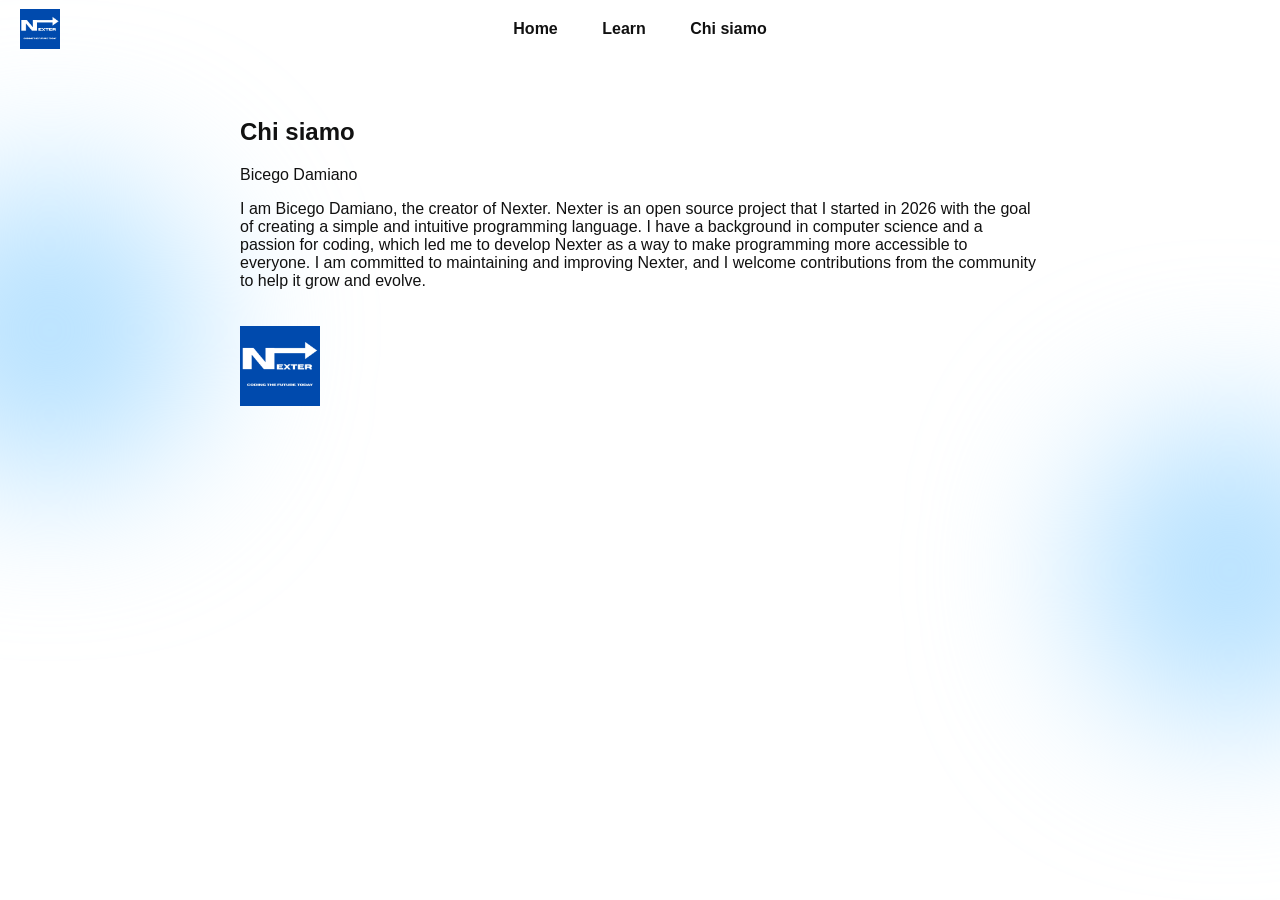
==== about.html @ a660677a "New site" ====
<!DOCTYPE html>
<html>
<head>
    <title>Chi siamo</title>
    <link rel="stylesheet" href="css/style.css">
</head>
<body>

<div class="blob left"></div>
<div class="blob right"></div>

<header>
    <img src="assets/logo.png" class="logo">

    <nav>
        <a href="index.html">Home</a>
        <a href="learn.html">Learn</a>
        <a href="about.html">Chi siamo</a>
    </nav>
</header>

<section class="content">
    <h1>Chi siamo</h1>

    <p>
        Bicego Damiano
    </p>

    <p>
        I am Bicego Damiano, the creator of Nexter. Nexter is an open source project that I started in 2026 with the goal of creating a simple and intuitive programming language. I have a background in computer science and a passion for coding, which led me to develop Nexter as a way to make programming more accessible to everyone. I am committed to maintaining and improving Nexter, and I welcome contributions from the community to help it grow and evolve.
    </p>

    <img src="assets/logo.png" class="logo-about">

</section>

</body>
</html>
---- css/style.css ----
body {
    margin: 0;
    font-family: Arial;
    background: white;
    color: #111;
}

/* NAVBAR */
header {
    display: flex;
    align-items: center;
    justify-content: center;
    padding: 20px;
    position: relative;
}

.logo {
    position: absolute;
    left: 20px;
    width: 40px;
}

nav a {
    margin: 0 20px;
    text-decoration: none;
    color: #111;
    font-weight: bold;
}

/* HERO */
.hero {
    text-align: center;
    margin-top: 120px;
}

.btn {
    display: inline-block;
    padding: 12px 24px;
    background: #4da6ff;
    color: white;
    border-radius: 8px;
    text-decoration: none;
    margin-top: 20px;
}

/* INSTALL */
.install {
    text-align: center;
    margin-top: 100px;
}

.ide-img {
    width: 70%;
    margin-top: 20px;
    border-radius: 10px;
}

/* CONTENT */
.content {
    max-width: 800px;
    margin: auto;
    padding: 40px;
}

/* CODE */
.code {
    background: #f0f0f0;
    padding: 15px;
    margin: 15px 0;
    border-radius: 8px;
    font-family: monospace;
}

/* BLOBS */
.blob {
    position: fixed;
    width: 300px;
    height: 300px;
    background: #b3e0ff;
    border-radius: 50%;
    z-index: -1;
    filter: blur(80px);
}

.left {
    top: 20%;
    left: -100px;
}

.right {
    bottom: 20%;
    right: -100px;
}

/* ABOUT */
.logo-about {
    width: 80px;
    margin-top: 20px;
}
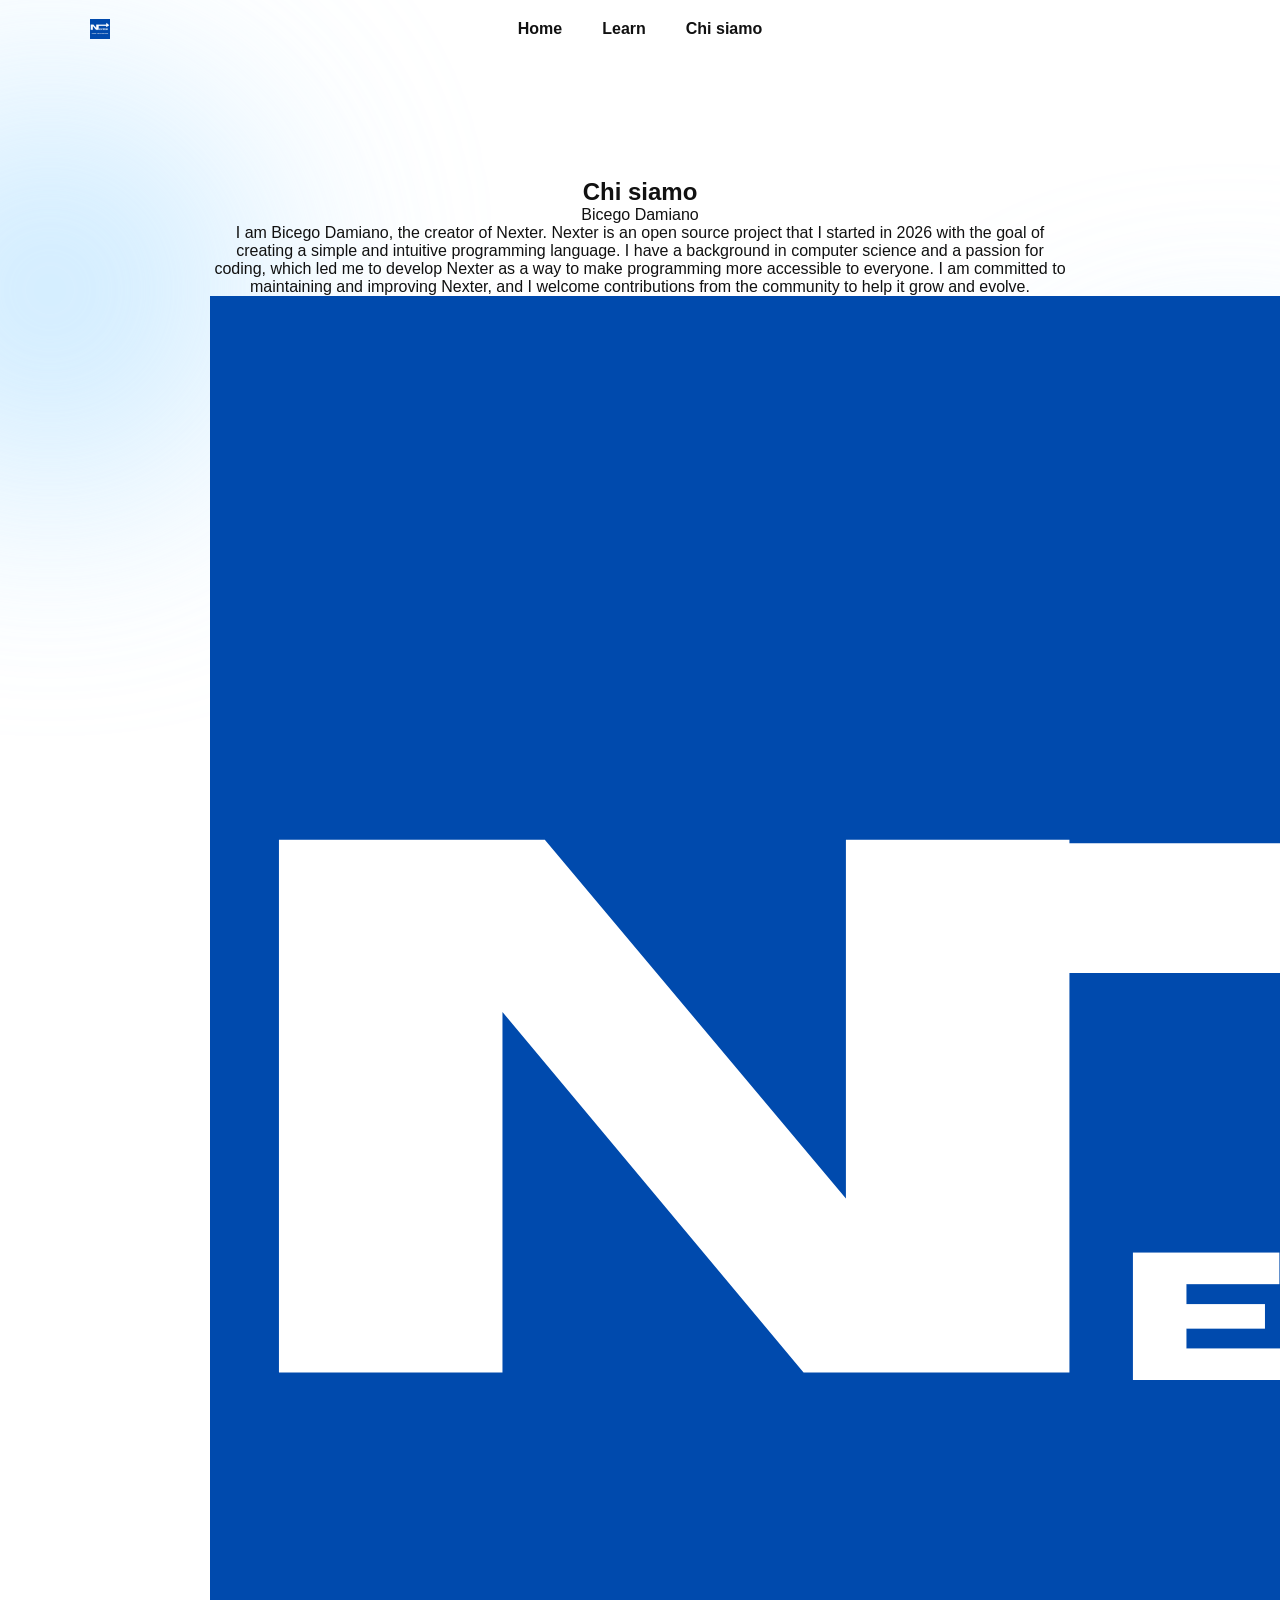
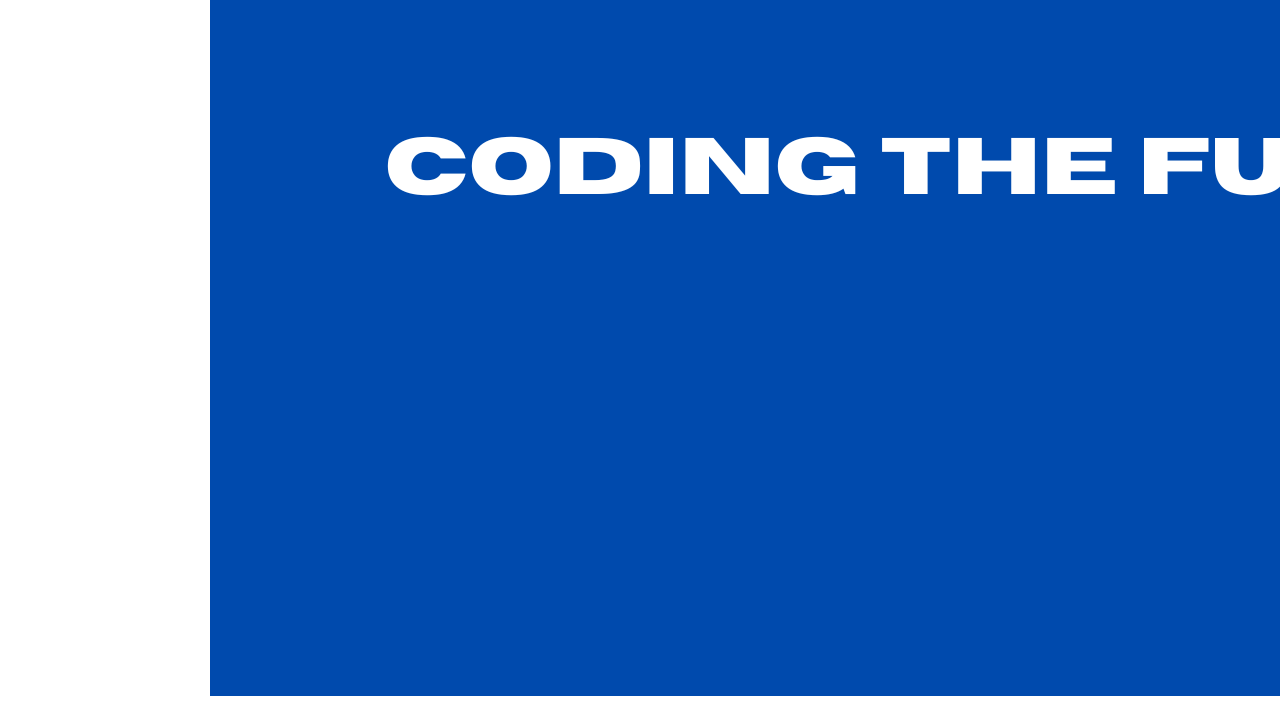
==== commit deb0d0db: "Ide fix" ====
--- a/about.html
+++ b/about.html
@@ -24,9 +24,13 @@
 
     <p>
         Bicego Damiano
+
+
     </p>
 
     <p>
+        
+        
         I am Bicego Damiano, the creator of Nexter. Nexter is an open source project that I started in 2026 with the goal of creating a simple and intuitive programming language. I have a background in computer science and a passion for coding, which led me to develop Nexter as a way to make programming more accessible to everyone. I am committed to maintaining and improving Nexter, and I welcome contributions from the community to help it grow and evolve.
     </p>
 
--- a/css/style.css
+++ b/css/style.css
@@ -1,38 +1,85 @@
-body {
+/* RESET */
+* {
     margin: 0;
-    font-family: Arial;
-    background: white;
-    color: #111;
+    padding: 0;
+    box-sizing: border-box;
 }
 
-/* NAVBAR */
+/* BODY */
+body {
+    font-family: Arial, sans-serif;
+    background: #ffffff; /* BIANCO */
+    color: #111;
+    display: flex;
+    flex-direction: column;
+    align-items: center; /* CENTRA TUTTO */
+}
+
+/* BLOBS (macchie blu) */
+.blob {
+    position: fixed;
+    width: 400px;
+    height: 400px;
+    background: #b3e0ff;
+    border-radius: 50%;
+    z-index: -1;
+    filter: blur(120px);
+    opacity: 0.7;
+}
+
+.left {
+    top: 10%;
+    left: -150px;
+}
+
+.right {
+    bottom: 10%;
+    right: -150px;
+}
+
+/* HEADER */
 header {
+    width: 100%;
+    max-width: 1100px;
     display: flex;
     align-items: center;
-    justify-content: center;
+    justify-content: center; /* menu centrale */
     padding: 20px;
     position: relative;
 }
 
+/* LOGO */
 .logo {
     position: absolute;
-    left: 20px;
-    width: 40px;
+    left: 0;
+    width: 20px;
+}
+
+/* NAV */
+nav {
+    display: flex;
+    gap: 40px;
 }
 
 nav a {
-    margin: 0 20px;
     text-decoration: none;
     color: #111;
     font-weight: bold;
+    transition: 0.2s;
+}
+
+nav a:hover {
+    color: #4da6ff;
 }
 
 /* HERO */
 .hero {
     text-align: center;
     margin-top: 120px;
+    max-width: 800px;
 }
 
+/* BOTTONI */
 .btn {
     display: inline-block;
     padding: 12px 24px;
@@ -41,59 +88,36 @@
     border-radius: 8px;
     text-decoration: none;
     margin-top: 20px;
+    transition: 0.2s;
 }
 
-/* INSTALL */
-.install {
+.btn:hover {
+    background: #3399ff;
+}
+
+/* SEZIONI */
+.install, .content {
+    max-width: 900px;
+    width: 100%;
     text-align: center;
     margin-top: 100px;
+    padding: 20px;
 }
 
+/* IMMAGINI */
 .ide-img {
-    width: 70%;
+    width: 100%;
+    max-width: 700px;
     margin-top: 20px;
     border-radius: 10px;
 }
 
-/* CONTENT */
-.content {
-    max-width: 800px;
-    margin: auto;
-    padding: 40px;
-}
-
 /* CODE */
 .code {
-    background: #f0f0f0;
+    background: #f5f5f5;
     padding: 15px;
     margin: 15px 0;
     border-radius: 8px;
     font-family: monospace;
-}
-
-/* BLOBS */
-.blob {
-    position: fixed;
-    width: 300px;
-    height: 300px;
-    background: #b3e0ff;
-    border-radius: 50%;
-    z-index: -1;
-    filter: blur(80px);
-}
-
-.left {
-    top: 20%;
-    left: -100px;
-}
-
-.right {
-    bottom: 20%;
-    right: -100px;
-}
-
-/* ABOUT */
-.logo-about {
-    width: 80px;
-    margin-top: 20px;
+    text-align: left;
 }
